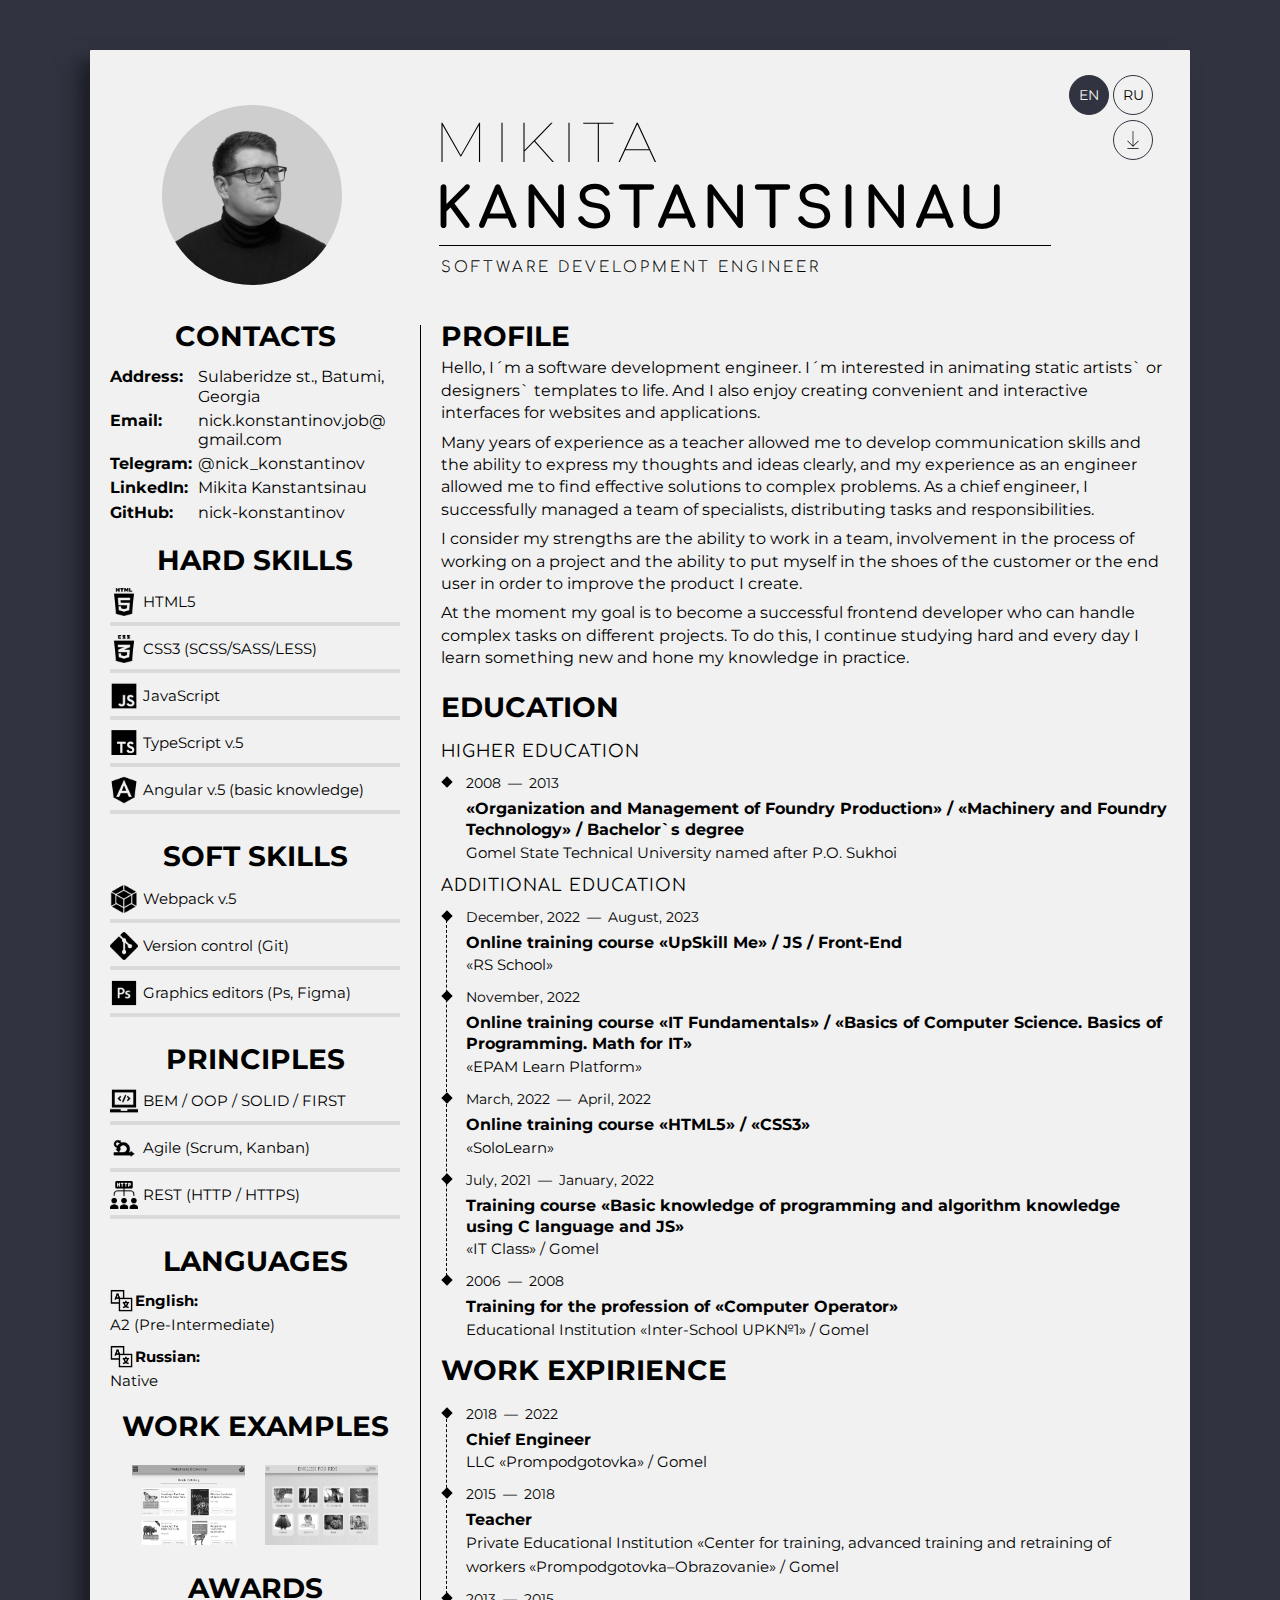
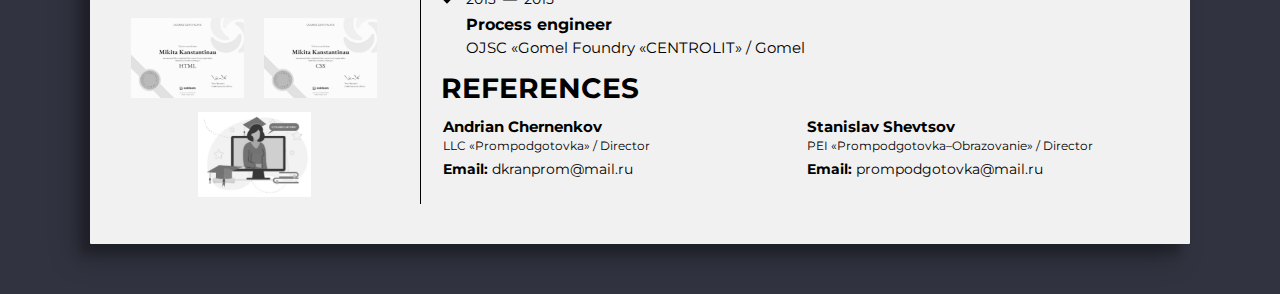
==== src/index.html @ 3f038f16 "refactor: change structure of the project" ====
<!DOCTYPE html>
<html lang="en">
<head>
    <meta charset="UTF-8">
    <meta name="viewport" content="width=device-width, initial-scale=1.0">
    <link type="image/x-icon" href="icons/favicon.ico" rel="shortcut icon">
    <link rel="stylesheet" href="styles/styles.css">
    <script defer src="js/lang.js"></script>
    <script defer src="js/chains.js"></script>
    <title>CV Mikita Kanstantsinau</title>
</head>
<body>
    <!-- Canvas -->
    <div class="canvas">
        <!-- Header -->
        <header class="header">
            <div class="header__photo">
                <img src="img/photo.png" alt="photo">
            </div>
            <div class="header__text">
                <h1 class="header__name">
                    <span class="header__name--first-name" data-lang="first-name">Mikita</span>
                    <span class="header__name--last-name"  data-lang="last-name">Kanstantsinau</span>
                </h1>
                <h4 class="header__professional" data-lang="professional-title">Software Development Engineer</h4>
            </div>
            <nav class="lang-menu">
                <button class="lang-menu__btn" type="button" data-btn="en">En</button>
                <button class="lang-menu__btn" type="button" data-btn="ru">Ru</button>
            </nav>
            <nav class="download-menu">
                <svg viewBox="0 0 54 54" class="download-menu__icon download-menu__icon--dl">
                    <use xlink:href="icons/download.svg#download"></use>
                </svg>
                <ul class="download-menu__list">
                    <li class="download-menu__item download-menu__item--pdf">
                        <a href="files/CV-Mikita_Kanstantsinau(front-end).pdf" download>
                            <svg viewBox="0 0 512 512" class="download-menu__icon download-menu__icon--pdf">
                                <use xlink:href="icons/pdf.svg#pdf"></use>
                            </svg>
                        </a>
                    </li>
                    <li class="download-menu__item download-menu__item--doc">
                        <a href="files/CV-Mikita_Kanstantsinau(front-end).docx" download>
                            <svg viewBox="0 0 512 512" class="download-menu__icon download-menu__icon--doc">
                                <use xlink:href="icons/doc.svg#doc"></use>
                            </svg>
                        </a>
                    </li>
                    <li class="download-menu__item download-menu__item--ppt">
                        <a href="files/CV-Mikita_Kanstantsinau(front-end).pptx" download>
                            <svg viewBox="0 0 512 512" class="download-menu__icon  download-menu__icon--ppt">
                                <use xlink:href="icons/ppt.svg#ppt"></use>
                            </svg>
                        </a>
                    </li>
                </ul>
            </nav>
        </header>
        <!-- Info -->
        <main class="info">
            <section class="info__short">
                <!-- Contacts -->
                <article class="contacts">
                    <h3 class="info__title contacts__title" data-lang="contacts__title">Contacts</h3>
                    <address class="contacts__content">
                        <div class="contacts__item">
                            <p class="contacts__item-title" data-lang="address__title">Address:</p>
                            <a class="contacts__item-text contacts__item-text--address" data-lang="address__text" href="https://maps.app.goo.gl/7D56cp5SSvFk8hJo9" target="_blank">Sulaberidze st., Batumi, Georgia</a>
                        </div>
                        <div class="contacts__item">
                            <p class="contacts__item-title">Email:</p>
                            <a class="contacts__item-text contacts__item-text--email" href="mailto:nick.konstantinov.job@gmail.com" target="_blank">nick.konstantinov.job@<br>gmail.com</a>
                        </div>
                        <div class="contacts__item">
                            <p class="contacts__item-title">Telegram:</p>
                            <a class="contacts__item-text contacts__item-text--telegram" href="https://t.me/nick_konstantinov" target="_blank">@nick_konstantinov</a>
                        </div>
                        <div class="contacts__item">
                            <p class="contacts__item-title">LinkedIn:</p>
                            <a class="contacts__item-text contacts__item-text--linkedin" href="https://www.linkedin.com/in/mikita-kanstantsinau-81b656262/" target="_blank">Mikita Kanstantsinau</a>
                        </div>
                        <div class="contacts__item">
                            <p class="contacts__item-title">GitHub:</p>
                            <a class="contacts__item-text contacts__item-text--github" href="https://github.com/nick-konstantinov" target="_blank">nick-konstantinov</a>
                        </div>
                    </address>
                </article>
                <!-- Skills -->
                <article class="skills">
                    <h3 class="info__title skills__hard-title" data-lang="hard-skill__title">Hard skills</h3>
                    <ul class="skills__content">
                        <li class="skills__item skills__item--html5">
                            <img class="skills__img" src="icons/html5.png" alt="">
                            <p class="skills__text">HTML5</p>
                        </li>
                        <li class="skills__item skills__item--css3">
                            <img class="skills__img" src="icons/css3.png" alt="">
                            <p class="skills__text">CSS3 (SCSS&#47;SASS&#47;LESS)</p>
                        </li>
                        <li class="skills__item skills__item--js">
                            <img class="skills__img" src="icons/js.png" alt="">
                            <p class="skills__text" data-lang="hard-skill__js">JavaScript</p>
                        </li>
                        <li class="skills__item skills__item--ts">
                            <img class="skills__img" src="icons/ts.png" alt="">
                            <p class="skills__text">TypeScript v.5</p>
                        </li>
                        <li class="skills__item skills__item--angular">
                            <img class="skills__img" src="icons/angular.png" alt="">
                            <p class="skills__text" data-lang="hard-skill__angular">Angular v.5 (basic knowledge)</p>
                        </li>
                    </ul>
                    <h3 class="info__title skills__soft-title" data-lang="soft-skill__title">Soft skills</h3>
                    <ul class="skills__content">
                        <li class="skills__item skills__item--webpack">
                            <img class="skills__img" src="icons/webpack.png" alt="">
                            <p class="skills__text">Webpack v.5</p>
                        </li>
                        <li class="skills__item skills__item--git">
                            <img class="skills__img" src="icons/git-logo.png" alt="">
                            <p class="skills__text" data-lang="soft-skill__git">Version control (Git)</p>
                        </li>
                        <li class="skills__item skills__item--ps">
                            <img class="skills__img" src="icons/ps.png" alt="">
                            <p class="skills__text" data-lang="soft-skill__ps">Graphics editors (Ps, Figma)</p>
                        </li>
                    </ul>
                    <h3 class="info__title skills__principles-title" data-lang="principles-skill__title">Principles</h3>
                    <ul class="skills__content">
                        <li class="skills__item skills__item--basic">
                            <img class="skills__img" src="icons/basic.png" alt="">
                            <p class="skills__text">BEM &#47; OOP &#47; SOLID &#47; FIRST</p>
                        </li>
                        <li class="skills__item skills__item--agile">
                            <img class="skills__img" src="icons/agile.png" alt="">
                            <p class="skills__text">Agile (Scrum, Kanban)</p>
                        </li>
                        <li class="skills__item skills__item--http">
                            <img class="skills__img" src="icons/http.png" alt="">
                            <p class="skills__text">REST (HTTP &#47; HTTPS)</p>
                        </li>
                    </ul>
                </article>
                <!-- Languages -->
                <article class="languages">
                    <h3 class="info__title" data-lang="languages-title">Languages</h3>
                    <ul class="skills__content languages__content">
                        <li class="languages__item">
                            <div class="languages__name">
                                <div class="languages__img">
                                    <img src="icons/lang.png" alt="">
                                </div>
                                <p class="languages__name-title" data-lang="languages-text__en-title">English:</p>
                            </div>
                            <p class="languages__level" data-lang="languages-text__en-level">A2 (Pre-Intermediate)</p>
                        </li>
                        <li class="languages__item">
                            <div class="languages__name">
                                <div class="languages__img">
                                    <img src="icons/lang.png" alt="">
                                </div>
                                <p class="languages__name-title" data-lang="languages-text__ru-title">Russian:</p>
                            </div>
                            <p class="languages__level" data-lang="languages-text__ru-level">Native</p>
                        </li>
                    </ul>
                </article>
                <!-- Work examples -->
                <article class="work-examples">
                    <h3 class="info__title" data-lang="work-examples__title">Work examples</h3>
                    <div class="work-examples__content">
                        <div class="work-examples__card">
                            <a class="work-examples__link" href="https://nick-konstantinov.github.io/Book-shop/index.html#" target="_blank">
                                <img src="img/book-shop.jpg" alt="Book shop">
                            </a>
                        </div>
                        <div class="work-examples__card">
                            <a class="work-examples__link" href="https://nick-konstantinov.github.io/English-for-kids/task-2-english-for-kids/index.html" target="_blank">
                                <img src="img/english-for-kids.jpg" alt="Book shop">
                            </a>
                        </div>
                    </div>
                </article>
                <!-- Awards -->
                <article class="awards">
                    <h3 class="info__title" data-lang="awards-title">Awards</h3>
                    <div class="awards__content">
                        <div class="awards__card">
                            <a class="awards__link" href="https://www.sololearn.com/certificates/CT-7WB4YVRY" target="_blank">
                                <img class="awards__img-bw" src="img/c-html-bw.jpg" alt="Certificate HTML">
                                <img class="awards__img-color" src="img/c-html-color.jpg" alt="Certificate HTML">
                            </a>
                        </div>
                        <div class="awards__card">
                            <a class="awards__link" href="https://www.sololearn.com/certificates/CT-MD8W3RER" target="_blank">
                                <img class="awards__img-bw" src="img/c-css-bw.jpg" alt="Certificate CSS">
                                <img class="awards__img-color" src="img/c-css-color.jpg" alt="Certificate CSS">
                            </a>
                        </div>
                        <div class="awards__card">
                            <a class="awards__link" href="https://elearn.epam.com/courses/course-v1:EPAM+CIS101E+2021_7/courseware/843d34c712534651b33c121731bdad97/3e487f021dc349c3bf5db862fd188237/" target="_blank">
                                <img class="awards__img-bw" src="img/c-epam-bw.jpg" alt="Certificate IT Fundementals EPAM">
                                <img class="awards__img-color" src="img/c-epam-color.jpg" alt="Certificate IT Fundementals EPAM">
                            </a>
                        </div>
                    </div>
                </article>
            </section>
            <!-- Detailed Info -->
            <section class="info__detailed">
                <!-- Profile -->
                <article class="profile">
                    <h3 class="info__title info__detailed-title profile__title" data-lang="profile-title">Profile</h3>
                    <p class="profile__text" data-lang="profile-text-path1">
                        Hello, I&#180;m software development engineer. I&#180;m interested animating static artist or designer templates to life. And also, I like to create convenient and interactive interfaces for websites and applications.
                    </p>
                    <p class="profile__text" data-lang="profile-text-path2">
                        Many years of experience as a teacher allowed me to develop communication skills and the ability to express my thoughts and ideas clearly, and my experience as an engineer allowed me to find effective solutions to complex problems. As a chief engineer, I successfully managed a team of specialists, distributing tasks and responsibilities.
                    </p>
                    <p class="profile__text" data-lang="profile-text-path3">
                        I consider my strengths are the ability to work in a team, involvement in the process of working on a project and the ability to put myself in the shoes of the customer or the end user in order to improve the product I create.
                    </p>
                    <p class="profile__text" data-lang="profile-text-path4">
                        At the moment, my goal is to become a successful frontend developer who can handle complex tasks on different projects. To do this, I continue studying hard and every day I either learn something new and hone knowledge in practice.
                    </p>
                </article>
                <!-- Education -->
                <article class="education">
                    <h3 class="info__title info__detailed-title" data-lang="education__title">Education</h3>
                    <section class="education__content">
                        <section class="education__higher">
                            <h4 class="education__content-title" data-lang="education__subtitle-higher">Higher education</h4>
                            <section class="exp__item">
                                <div class="exp__date">
                                    <time datetime="2022">2008</time><span class="dash">&mdash;</span><time datetime="2013">2013</time>
                                </div>
                                <p class="exp__speciality-name" data-lang="exp__speciality-name-university">
                                    «Organization and Management of Foundry Production» &#47; «Machinery and Foundry Technology» &#47; Bachelor`s degree
                                </p>
                                <p class="exp__institution-name" data-lang="exp__institution-name-university">
                                    Gomel State Technical University named after P.O. Sukhoi
                                </p>
                            </section>
                        </section>
                        <section class="education__additional exp">
                            <h4 class="education__content-title" data-lang="exp__subtitle-additional">Additional education</h4>
                            <section class="exp__item">
                                <div class="exp__date">
                                    <time datetime="2022-12" data-lang="exp__date-from-upskill">December, 2022</time><span class="dash">&mdash;</span><time datetime="2023-08" data-lang="exp__date-to-upskill">August, 2023</time>
                                </div>
                                <p class="exp__speciality-name" data-lang="exp__speciality-name-upskill">
                                    Online training course «UpSkill Me» &#47; JS &#47; Front-End
                                </p>
                                <p class="exp__institution-name">
                                    «RS School»
                                </p>
                            </section>
                            <section class="exp__item">
                                <div class="exp__date">
                                    <time datetime="2022-11" data-lang="exp__date-it-fundementals">November, 2022</time>
                                </div>
                                <p class="exp__speciality-name" data-lang="exp__speciality-name-it-fundementals">
                                    Online training course «IT Fundamentals» &#47; «Basics of Computer Science. Basics of Programming. Math for IT»
                                </p>
                                <p class="exp__institution-name" data-lang="exp__institution-name-it-fundementals">
                                    «EPAM Learn Platform»
                                </p>
                            </section>
                            <section class="exp__item">
                                <div class="exp__date">
                                    <time datetime="2022-03" data-lang="exp__date-from-sl">March, 2022</time><span class="dash">&mdash;</span><time datetime="2022-04" data-lang="exp__date-to-sl">April, 2022</time>
                                </div>
                                <p class="exp__speciality-name" data-lang="exp__speciality-name-sl">
                                    Online training course «HTML5» &#47; «CSS3»
                                </p>
                                <p class="exp__institution-name">
                                    «SoloLearn»
                                </p>
                            </section>
                            <section class="exp__item">
                                <div class="exp__date">
                                    <time datetime="2021-07" data-lang="exp__date-from-itc">July, 2021</time><span class="dash">&mdash;</span><time datetime="2022-01" data-lang="exp__date-to-itc">January, 2022</time>
                                </div>
                                <p class="exp__speciality-name" data-lang="exp__speciality-name-itc">
                                    Training course «Basic knowledge of programming and algorithm knowledge using C language and JS»
                                </p>
                                <p class="exp__institution-name" data-lang="exp__institution-name-itc">
                                    «IT Class» &#47; Gomel
                                </p>
                            </section>
                            <section class="exp__item">
                                <div class="exp__date">
                                    <time datetime="2006">2006</time><span class="dash">&mdash;</span><time datetime="2008">2008</time>
                                </div>
                                <p class="exp__speciality-name" data-lang="exp__speciality-name-upk">
                                    Training for the profession of «Computer Operator»
                                </p>
                                <p class="exp__institution-name" data-lang="exp__institution-name-upk">
                                    Educational Institution «Inter-School UPK№1» &#47; Gomel
                                </p>
                            </section>
                        </section>
                    </section>
                </article>
                <!-- Work Experience -->
                <article class="exp work-exp">
                    <h3 class="info__title info__detailed-title" data-lang="detailed-title-work-exp">Work expirience</h3>
                    <section class="work-exp__content">
                            <section class="exp__item">
                                <div class="exp__date">
                                    <time datetime="2018">2018</time><span class="dash">&mdash;</span><time datetime="2022">2022</time>
                                </div>
                                <p class="exp__speciality-name" data-lang="exp__speciality-name-chief">
                                    Chief Engineer
                                </p>
                                <p class="exp__institution-name" data-lang="exp__institution-name-llc-prom">
                                    LLC «Prompodgotovka» &#47; Gomel
                                </p>
                            </section>
                            <section class="exp__item">
                                <div class="exp__date">
                                    <time datetime="2015">2015</time><span class="dash">&mdash;</span><time datetime="2018">2018</time>
                                </div>
                                <p class="exp__speciality-name" data-lang="exp__speciality-name-teacher">
                                    Teacher
                                </p>
                                <p class="exp__institution-name" data-lang="exp__institution-name-pei-prom">
                                    Private Educational Institution «Center for training, advanced training and retraining of workers «Prompodgotovka&ndash;Obrazovanie» &#47; Gomel
                                </p>
                            </section>
                            <section class="exp__item">
                                <div class="exp__date">
                                    <time datetime="2013">2013</time><span class="dash">&mdash;</span><time datetime="2015">2015</time>
                                </div>
                                <p class="exp__speciality-name" data-lang="exp__speciality-name-centrolit">
                                    Process engineer
                                </p>
                                <p class="exp__institution-name" data-lang="exp__institution-name-centrolit">
                                    OJSC «Gomel Foundry «CENTROLIT» &#47; Gomel
                                </p>
                            </section>
                    </section>
                </article>
                <!-- References -->
                <article class="references">
                    <h3 class="info__title info__detailed-title" data-lang="references-title">References</h3>
                    <section class="references__content">
                        <section class="references__item">
                            <div class="references__name-block">
                                <p class="references__name" data-lang="references-name-chernenkov">Andrian Chernenkov
                                </p>
                                <p class="references__name-company" data-lang="references-name-company-lls">LLC «Prompodgotovka» &#47; Director</p>
                            </div>
                            <div class="references__contact-block">
                                <span class="references__contact-title">Email:</span>
                                <a class="references__contact" href="mailto:dkranprom@mail.ru">dkranprom@mail.ru</a>
                            </div>
                        </section>
                        <section class="references__item">
                            <div class="references__name-block">
                                <p class="references__name" data-lang="references-name-shetsov">Stanislav Shevtsov
                                </p>
                                <p class="references__name-company" data-lang="references-name-company-pei">PEI «Prompodgotovka&ndash;Obrazovanie» &#47; Director</p>
                            </div>
                            <div class="references__contact-block">
                                <span class="references__contact-title">Email:</span>
                                <a class="references__contact" href="mailto:prompodgotovka@mail.ru">prompodgotovka@mail.ru</a>
                            </div>
                        </section>
                    </section>
                </article>
            </section>
        </main>
        <!-- Footer -->
        <footer class="footer"><span hidden>Footer</span></footer>
    </div>
</body>
</html>
---- src/styles/styles.css ----
*,
*::before,
*::after {
  box-sizing: border-box;
}

:where(ul, ol):where([class]) {
  padding-left: 0;
}

body,
:where(blockquote, figure):where([class]) {
  margin: 0;
}

:where(h1,
h2,
h3,
h4,
h5,
h6,
p,
ul,
ol,
dl):where([class]) {
  margin-block: 0;
}

:where(dd[class]) {
  margin-left: 0;
}

:where(fieldset[class]) {
  margin-left: 0;
  padding: 0;
  border: none;
}

:where(ul[class]) {
  list-style: none;
}

p {
  --paragraphMarginBottom: 24px;
  margin-block: 0;
}

p:where(:not([class]):not(:last-child)) {
  margin-bottom: var(--paragraphMarginBottom);
}

img {
  display: block;
  max-width: 100%;
}

input,
textarea,
select,
button {
  font: inherit;
}

html {
  height: 100%;
  scroll-behavior: smooth;
}

body {
  min-height: 100%;
  line-height: 1.5;
}

svg *[fill] {
  fill: currentColor;
}

svg *[stroke] {
  stroke: currentColor;
}

svg * {
  transition-property: fill, stroke;
}

@media (prefers-reduced-motion: reduce) {
  * {
    animation-duration: 0.01ms !important;
    animation-iteration-count: 1 !important;
    transition-duration: 0.01ms !important;
    scroll-behavior: auto !important;
  }
}
/* Comfortaa */
@font-face {
  font-family: "Comfortaa";
  src: url("../fonts/Comfortaa/Comfortaa-Light.woff2") format("woff2");
  font-weight: 300;
  font-style: normal;
  font-display: swap;
}
@font-face {
  font-family: "Comfortaa";
  src: url("../fonts/Comfortaa/Comfortaa-Regular.woff2") format("woff2");
  font-weight: 400;
  font-style: normal;
  font-display: swap;
}
@font-face {
  font-family: "Comfortaa";
  src: url("../fonts/Comfortaa/Comfortaa-Medium.woff2") format("woff2");
  font-weight: 500;
  font-style: normal;
  font-display: swap;
}
@font-face {
  font-family: "Comfortaa";
  src: url("../fonts/Comfortaa/Comfortaa-SemiBold.woff2") format("woff2");
  font-weight: 600;
  font-style: normal;
  font-display: swap;
}
@font-face {
  font-family: "Comfortaa";
  src: url("../fonts/Comfortaa/Comfortaa-Bold.woff2") format("woff2");
  font-weight: 700;
  font-style: normal;
  font-display: swap;
}
/* Montserrat */
@font-face {
  font-family: "Montserrat";
  src: url("../fonts/Montserrat/Montserrat-Thin.woff2") format("woff2");
  font-weight: 100;
  font-style: normal;
  font-display: swap;
}
@font-face {
  font-family: "Montserrat";
  src: url("../fonts/Montserrat/Montserrat-Light.woff2") format("woff2");
  font-weight: 300;
  font-style: normal;
  font-display: swap;
}
@font-face {
  font-family: "Montserrat";
  src: url("../fonts/Montserrat/Montserrat-Regular.woff2") format("woff2");
  font-weight: 400;
  font-style: normal;
  font-display: swap;
}
@font-face {
  font-family: "Montserrat";
  src: url("../fonts/Montserrat/Montserrat-Medium.woff2") format("woff2");
  font-weight: 500;
  font-style: normal;
  font-display: swap;
}
@font-face {
  font-family: "Montserrat";
  src: url("../fonts/Montserrat/Montserrat-Bold.woff2") format("woff2");
  font-weight: 700;
  font-style: normal;
  font-display: swap;
}
@font-face {
  font-family: "Montserrat";
  src: url("../fonts/Montserrat/Montserrat-Italic.woff2") format("woff2");
  font-weight: 400;
  font-style: italic;
  font-display: swap;
}
html {
  font-size: 10px;
}

body {
  font-family: var(--font-family-base);
  background-color: var(--color-dark);
  padding: 50px 60px;
}
@media (max-width: 650px) {
  body {
    padding: 0;
  }
}

h1, h2, h3, h4, h5, h6 {
  line-height: 1.3;
  font-weight: 400;
}

p {
  line-height: 1.6;
}

:root {
  --color-dark: #313340;
  --color-black: #000000;
  --color-white: #F1F1F1;
  --border: 1px solid var(--color-dark);
  --shadow-canvas: -14px 14px 28px rgba(0,0,0,0.25), -10px 10px 10px rgba(0,0,0,0.22);
  --shadow-card: 0 14px 28px rgba(0,0,0,0.25), 0 10px 10px rgba(0,0,0,0.22);
  --font-family-base: "Montserrat", sans-serif;
  --font-family-accent: "Comfortaa", sans-serif;
  /* Hard skills */
  --skills-html5: 95%;
  --skills-css3: 95%;
  --skills-js: 85%;
  --skills-ts: 70%;
  --skills-angular: 50%;
  /* Soft skills */
  --skills-webpack: 75%;
  --skills-git: 90%;
  --skills-ps: 85%;
  --skills-basic: 90%;
  --skills-agile: 90%;
  --skills-http: 75%;
}

.canvas {
  max-width: 1100px;
  margin: 0 auto;
  background-color: var(--color-white);
  box-shadow: var(--shadow-canvas);
  border-radius: 1px;
}

.visually-hidden {
  position: absolute !important;
  width: 1px !important;
  height: 1px !important;
  margin: -1px !important;
  border: 0 !important;
  padding: 0 !important;
  white-space: nowrap !important;
  -webkit-clip-path: inset(100%) !important;
          clip-path: inset(100%) !important;
  clip: rect(0 0 0 0) !important;
  overflow: hidden !important;
}

.dash {
  margin-left: 0.7rem;
  margin-right: 0.7rem;
}

.chain {
  position: absolute;
  left: 0;
  display: block;
  width: 10px;
  border-left: 1px dashed var(--color-black);
}

.chain_education-add {
  top: 40px;
}

.chain_work-exp {
  top: 10px;
  left: 5px;
}

.header {
  position: relative;
  display: flex;
  align-items: center;
  padding: 5.5rem 0 4rem;
}
@media (max-width: 1200px) {
  .header {
    padding-top: 3rem;
    padding-bottom: 3rem;
  }
}
@media (max-width: 1000px) {
  .header {
    flex-wrap: wrap;
  }
}
.header__photo {
  display: flex;
  justify-content: center;
  width: 30%;
}
@media (max-width: 1000px) {
  .header__photo {
    width: 100%;
  }
}
.header__photo img {
  width: 18rem;
  aspect-ratio: 1;
  display: inline-block;
  border-radius: 50%;
  filter: grayscale(1);
  transition: filter 0.3s;
}
@media (max-width: 1200px) {
  .header__photo img {
    width: 15rem;
    aspect-ratio: 1;
  }
}
.header__photo img:hover {
  filter: grayscale(0);
}
.header__text {
  width: 70%;
  margin-left: 2rem;
  font-family: var(--font-family-accent);
  font-size: 2.8rem;
  font-weight: 300;
  text-transform: uppercase;
  letter-spacing: 0.6rem;
}
@media (max-width: 1200px) {
  .header__text {
    font-size: 2.5rem;
    letter-spacing: 0.4rem;
  }
}
@media (max-width: 1000px) {
  .header__text {
    margin-top: 3.5rem;
    padding: 0 4rem;
    width: 100%;
    margin-left: 0;
    text-align: center;
    font-size: 2.2rem;
    letter-spacing: 0.2rem;
  }
}
@media (max-width: 650px) {
  .header__text {
    padding: 0 2rem;
  }
}
.header__name--first-name, .header__name--last-name {
  display: block;
}
@media (max-width: 1000px) {
  .header__name--first-name, .header__name--last-name {
    width: 100%;
  }
}
@media (max-width: 650px) {
  .header__name--first-name, .header__name--last-name {
    font-size: 3.5rem;
  }
}
@media (max-width: 400px) {
  .header__name--first-name, .header__name--last-name {
    font-size: 2.5rem;
  }
}
.header__name--first-name {
  font-family: var(--font-family-base);
  font-weight: 100;
  line-height: 1.1;
}
.header__name--last-name {
  position: relative;
  left: 1px;
  font-weight: 700;
}
@media (max-width: 1200px) {
  .header__name--last-name {
    width: 90%;
    line-height: 1.1;
  }
}
@media (max-width: 1000px) {
  .header__name--last-name {
    width: 100%;
    left: 0;
  }
}
.header__name--last-name::after {
  content: "";
  width: 81%;
  height: 1px;
  position: absolute;
  left: 4px;
  bottom: 0;
  background: var(--color-black);
}
@media (max-width: 1200px) {
  .header__name--last-name::after {
    width: 50rem;
  }
}
@media (max-width: 1000px) {
  .header__name--last-name::after {
    width: 100%;
    left: 0;
  }
}
.header__professional {
  position: relative;
  left: 7px;
  font-size: 1.5rem;
  font-weight: 100;
  letter-spacing: 0.3rem;
  margin-top: 1.2rem;
}
@media (max-width: 1200px) {
  .header__professional {
    width: 90%;
    margin-top: 0.7rem;
    font-size: 1.3rem;
  }
}
@media (max-width: 650px) {
  .header__professional {
    font-size: 1.2rem;
  }
}

.lang-menu {
  position: absolute;
  top: 2.5rem;
  right: 3.5rem;
  display: flex;
  justify-content: space-between;
}
@media (max-width: 400px) {
  .lang-menu {
    right: 0.5rem;
  }
}
.lang-menu__btn {
  margin-left: 0.2rem;
  margin-right: 0.2rem;
  width: 4rem;
  height: 4rem;
  border-radius: 50%;
  border: var(--border);
  background: transparent;
  cursor: pointer;
  font-size: 1.4rem;
  text-transform: uppercase;
  transition: background-color 0.3s, color 0.3s;
}
@media (hover: hover) {
  .lang-menu__btn:hover {
    background-color: var(--color-dark);
    color: var(--color-white);
  }
}
@media (hover: none) {
  .lang-menu__btn:active {
    background-color: var(--color-dark);
    color: var(--color-white);
  }
}
.lang-menu__btn--active {
  background-color: var(--color-dark);
  color: var(--color-white);
}

.download-menu {
  position: absolute;
  top: 7rem;
  right: 3.7rem;
  width: 4rem;
  height: 4rem;
  border-radius: 50%;
  border: var(--border);
  transition: background-color 0.3s;
}
@media (max-width: 400px) {
  .download-menu {
    right: 0.7rem;
  }
}
.download-menu__icon {
  position: absolute;
  top: 50%;
  left: 50%;
  translate: -50% -50%;
  width: 1.8rem;
  height: 1.8rem;
  fill: var(--color-black);
  transition: fill 0.3s;
}
.download-menu__icon--pdf, .download-menu__icon--doc, .download-menu__icon--ppt {
  top: 55%;
  left: 62%;
  width: 2.5rem;
  height: 2.5rem;
  transition: fill 0.3s;
}
.download-menu__list {
  position: relative;
  width: 100%;
  height: 100%;
  list-style-type: none;
  cursor: pointer;
}
.download-menu__item {
  position: absolute;
  top: 0;
  left: 0;
  display: block;
  width: 4rem;
  height: 4rem;
  border: var(--border);
  border-radius: 50%;
  opacity: 0;
  transition: background-color 0.3s, top 0.3s ease-out, opacity 0.1s;
}
.download-menu__item:hover {
  background: var(--color-dark);
}
.download-menu__item:hover .download-menu__icon {
  fill: #ffffff;
}
.download-menu:hover {
  background-color: var(--color-dark);
}
.download-menu:hover .download-menu__icon--dl {
  fill: #ffffff;
}
.download-menu:hover .download-menu__list {
  height: 18rem;
}
.download-menu:hover .download-menu__item {
  opacity: 1;
}
.download-menu:hover .download-menu__item--pdf {
  top: 4.5rem;
}
.download-menu:hover .download-menu__item--doc {
  top: 9rem;
}
.download-menu:hover .download-menu__item--ppt {
  top: 13.5rem;
}

.info {
  display: flex;
}
@media (max-width: 1000px) {
  .info {
    flex-wrap: wrap;
    flex-direction: column-reverse;
  }
}
.info__title {
  font-family: var(--font-family-base);
  text-align: center;
  font-size: 2.8rem;
  font-weight: 700;
  text-transform: uppercase;
}
.info__short {
  display: flex;
  flex-direction: column;
  width: 30%;
  padding: 0 2rem;
}
@media (max-width: 1000px) {
  .info__short {
    width: 100%;
    padding: 0 4rem;
  }
}
@media (max-width: 650px) {
  .info__short {
    padding: 0 2rem;
  }
}
.info__detailed {
  padding-left: 2rem;
  padding-right: 2rem;
  width: 70%;
  border-left: 1px solid #000000;
}
@media (max-width: 1000px) {
  .info__detailed {
    width: 100%;
    padding: 0 4rem;
    border: none;
  }
}
@media (max-width: 650px) {
  .info__detailed {
    padding: 0 2rem;
  }
}
.info__detailed-title {
  line-height: 1.3;
  text-align: left;
}
@media (max-width: 1000px) {
  .info__detailed-title {
    text-align: center;
  }
}

.contacts {
  order: 1;
}
@media (max-width: 1000px) {
  .contacts {
    padding-top: 2rem;
    padding-bottom: 2rem;
    order: 2;
  }
}
.contacts__title {
  line-height: 80%;
}
.contacts__content {
  padding-top: 1.5rem;
  font-size: 1.6rem;
  font-style: normal;
}
@media (max-width: 1000px) {
  .contacts__content {
    padding-top: 0;
    display: flex;
    flex-direction: column;
    align-items: center;
  }
}
.contacts__item {
  display: flex;
  max-width: 29rem;
  margin-top: 0.5rem;
}
@media (max-width: 1200px) {
  .contacts__item {
    flex-wrap: wrap;
    margin-top: 1rem;
  }
}
@media (max-width: 1000px) {
  .contacts__item {
    max-width: 29rem;
    text-align: center;
  }
}
.contacts__item-title {
  width: 29%;
  font-weight: 700;
  line-height: 1.2;
}
@media (max-width: 1200px) {
  .contacts__item-title {
    width: 100%;
  }
}
.contacts__item-text {
  position: relative;
  margin-left: 0.5rem;
  width: 70%;
  line-height: 1.2;
  overflow-wrap: break-word;
  text-decoration: underline;
  text-decoration-color: transparent;
  color: var(--color-black);
  transition: text-decoration-color 0.3s;
}
@media (max-width: 1200px) {
  .contacts__item-text {
    width: 100%;
    margin-left: 0;
    margin-top: 0.2rem;
    padding-left: 2.5rem;
  }
}
@media (max-width: 1000px) {
  .contacts__item-text {
    padding-left: 0;
  }
}
.contacts__item-text:hover {
  text-decoration-color: var(--color-black);
}
.contacts__item-text::after {
  content: "";
  width: 2rem;
  height: 2rem;
  position: absolute;
  z-index: 1;
  opacity: 0;
  transition: opacity 0.3s;
}
@media (max-width: 1200px) {
  .contacts__item-text::after {
    opacity: 1;
    top: 0;
    left: 0;
  }
}
@media (max-width: 1000px) {
  .contacts__item-text::after {
    display: none;
  }
}
.contacts__item-text:hover::after {
  opacity: 1;
}
.contacts__item-text--address::after {
  top: 1rem;
  right: -1rem;
  background: url("../icons/map-pin.svg") no-repeat;
}
@media (max-width: 1200px) {
  .contacts__item-text--address::after {
    top: 1rem;
  }
}
.contacts__item-text--email::after {
  top: 1.2rem;
  right: -1.2rem;
  background: url("../icons/mail.svg") no-repeat;
}
@media (max-width: 1200px) {
  .contacts__item-text--email::after {
    top: 1rem;
  }
}
.contacts__item-text--telegram::after {
  top: 0.3rem;
  right: 1rem;
  background: url("../icons/telegram.svg") no-repeat;
}
.contacts__item-text--linkedin::after {
  top: 0.2rem;
  right: 0.5rem;
  background: url("../icons/linkedin.svg") no-repeat;
}
.contacts__item-text--github::after {
  top: 0.1rem;
  right: 3rem;
  background: url("../icons/github.svg") no-repeat;
}

@keyframes html5 {
  from {
    width: 0;
  }
  to {
    width: var(--skills-html5);
  }
}
@keyframes css3 {
  from {
    width: 0;
  }
  to {
    width: var(--skills-css3);
  }
}
@keyframes js {
  from {
    width: 0;
  }
  to {
    width: var(--skills-js);
  }
}
@keyframes ts {
  from {
    width: 0;
  }
  to {
    width: var(--skills-ts);
  }
}
@keyframes angular {
  from {
    width: 0;
  }
  to {
    width: var(--skills-angular);
  }
}
@keyframes webpack {
  from {
    width: 0;
  }
  to {
    width: var(--skills-webpack);
  }
}
@keyframes basic {
  from {
    width: 0;
  }
  to {
    width: var(--skills-basic);
  }
}
@keyframes agile {
  from {
    width: 0;
  }
  to {
    width: var(--skills-agile);
  }
}
@keyframes http {
  from {
    width: 0;
  }
  to {
    width: var(--skills-http);
  }
}
@keyframes git {
  from {
    width: 0;
  }
  to {
    width: var(--skills-git);
  }
}
@keyframes ps {
  from {
    width: 0;
  }
  to {
    width: var(--skills-ps);
  }
}
.skills {
  order: 1;
  -webkit-user-select: none;
     -moz-user-select: none;
          user-select: none;
  padding-top: 2rem;
}
.skills__title, .skills__soft-title, .skills__principles-title {
  padding-top: 1.5rem;
}
.skills__content {
  margin-top: 1rem;
  list-style-type: none;
}
@media (max-width: 1000px) {
  .skills__content {
    margin: 0 auto;
    max-width: 50rem;
  }
}
.skills__item {
  position: relative;
  display: flex;
  align-items: center;
  margin-bottom: 1.9rem;
}
.skills__item::before, .skills__item::after {
  content: "";
  position: absolute;
  left: 0;
  bottom: -1rem;
  height: 4px;
}
.skills__item::before {
  width: 100%;
  background: #dadada;
}
.skills__item::after {
  background: var(--color-black);
}
.skills__item--html5::after {
  animation: html5 ease-out 1 normal forwards;
}
.skills__item--css3::after {
  animation: css3 ease-out 1 normal forwards;
}
.skills__item--js::after {
  animation: js ease-out 1 normal forwards;
}
.skills__item--ts::after {
  animation: ts ease-out 1 normal forwards;
}
.skills__item--angular::after {
  animation: angular ease-out 1 normal forwards;
}
.skills__item--webpack::after {
  animation: webpack ease-out 1 normal forwards;
}
.skills__item--basic::after {
  animation: basic ease-out 1 normal forwards;
}
.skills__item--agile::after {
  animation: agile ease-out 1 normal forwards;
}
.skills__item--http::after {
  animation: http ease-out 1 normal forwards;
}
.skills__item--git::after {
  animation: git ease-out 1 normal forwards;
}
.skills__item--ps::after {
  animation: ps ease-out 1 normal forwards;
}
.skills__img {
  display: inline-block;
  width: 2.8rem;
  height: auto;
}
.skills__text {
  margin-left: 0.5rem;
  font-size: 1.5rem;
}

.languages {
  order: 1;
  padding-top: 1.5rem;
}
@media (max-width: 1000px) {
  .languages {
    padding-top: 3rem;
  }
}
@media (max-width: 1000px) {
  .languages__content {
    display: flex;
    flex-direction: column;
    justify-content: center;
    flex-wrap: wrap;
  }
}
.languages__item {
  margin-bottom: 0.8rem;
  display: flex;
  flex-wrap: wrap;
  font-size: 1.5rem;
}
@media (max-width: 1000px) {
  .languages__item {
    margin-top: 1rem;
    max-width: 100%;
  }
}
.languages__item:last-child {
  margin-bottom: 0;
}
@media (max-width: 1000px) {
  .languages__item:last-child {
    margin-top: 0rem;
  }
}
.languages__img {
  margin-right: 0.2rem;
}
.languages__img img {
  max-width: 2.3rem;
  height: auto;
}
.languages__name {
  display: flex;
  width: 100%;
  font-weight: 700;
}
@media (max-width: 1000px) {
  .languages__name {
    justify-content: center;
  }
}
.languages__level {
  width: 100%;
}
@media (max-width: 1000px) {
  .languages__level {
    text-align: center;
  }
}

.work-examples {
  order: 1;
  padding-top: 1.5rem;
}
.work-examples__content {
  margin-top: 1rem;
  display: flex;
  flex-wrap: wrap;
  justify-content: center;
}
.work-examples__card {
  margin: 1rem;
  display: flex;
  justify-content: center;
}
@media (max-width: 1200px) {
  .work-examples__card {
    margin: 0.5rem;
  }
}
.work-examples__card img {
  position: relative;
  width: 11.3rem;
  height: 8rem;
  filter: grayscale(1);
  transition: all 0.3s ease-out;
}
@media (max-width: 1200px) {
  .work-examples__card img {
    width: 10rem;
    height: auto;
  }
}
.work-examples__card:hover img {
  filter: grayscale(0);
  box-shadow: var(--shadow-card);
  transform: scale(1.3);
  z-index: 1;
}
.work-examples__link {
  position: relative;
  display: block;
}

.awards {
  order: 1;
  -webkit-user-select: none;
     -moz-user-select: none;
          user-select: none;
  padding-top: 1.5rem;
}
.awards__content {
  margin-top: 1rem;
  display: flex;
  flex-wrap: wrap;
  justify-content: center;
}
.awards__card {
  margin: 0.2rem 0.2rem 1.2rem 0;
  display: flex;
  justify-content: center;
  width: 45%;
}
@media (max-width: 1200px) {
  .awards__card {
    width: 10rem;
    margin: 0 1rem 0.5rem;
  }
}
.awards__link {
  position: relative;
  display: block;
  width: 11.3rem;
  height: 8rem;
}
@media (max-width: 1200px) {
  .awards__link {
    width: 100%;
    height: auto;
  }
}
.awards__img-bw {
  max-width: 100%;
  height: auto;
  opacity: 1;
  will-change: transform;
  transition: all 0.3s ease-out;
}
.awards__img-color {
  position: absolute;
  top: 0;
  left: 0;
  max-width: 100%;
  height: auto;
  opacity: 0;
  will-change: transform;
  transition: all 0.3s ease-out;
}
.awards__link:hover .awards__img-bw {
  box-shadow: var(--shadow-card);
  transform: scale(1.3);
  opacity: 0;
}
.awards__link:hover .awards__img-color {
  box-shadow: var(--shadow-card);
  transform: scale(1.3);
  opacity: 1;
  z-index: 1;
}

.profile__title {
  line-height: 80%;
}
.profile__title + .profile__text {
  margin-top: 1rem;
}
.profile__text {
  margin-top: 0.7rem;
  font-size: 1.6rem;
  line-height: 1.4;
}

.education {
  padding-top: 2rem;
}
.education__content {
  margin-top: 1.5rem;
  padding-left: 0.5rem;
}
@media (max-width: 1000px) {
  .education__content {
    margin-top: 0;
  }
}
.education__content-title {
  font-family: var(--font-family-accent);
  font-size: 1.7rem;
  font-weight: 400;
  text-transform: uppercase;
  margin-left: -0.5rem;
  margin-bottom: 1rem;
  letter-spacing: 0.1rem;
}
@media (max-width: 1000px) {
  .education__content-title {
    text-align: center;
  }
}
.education__higher, .education__additional {
  position: relative;
  margin-top: 1rem;
}

.exp__item {
  margin-bottom: 1rem;
  position: relative;
  font-size: 1.4rem;
  padding-left: 2rem;
}
.exp__item::before {
  content: "";
  position: absolute;
  top: 0.5rem;
  left: -0.34rem;
  width: 0.8rem;
  height: 0.8rem;
  background: #000;
  transform: rotate(45deg);
}
.exp__speciality-name {
  margin-top: 0.5rem;
  font-size: 1.6rem;
  font-weight: 600;
  line-height: 1.3;
}
.exp__institution-name {
  font-size: 1.5rem;
}

@media (max-width: 1000px) {
  .work-exp {
    margin-top: 2rem;
  }
}
.work-exp__content {
  position: relative;
  margin-top: 1.5rem;
  padding-left: 0.5rem;
}

.references__content {
  margin-top: 0.7rem;
  padding-left: 0.2rem;
  display: flex;
}
@media (max-width: 750px) {
  .references__content {
    flex-wrap: wrap;
    text-align: center;
  }
}
.references__item {
  margin-top: 0.5rem;
  width: 50%;
  font-size: 1.5rem;
}
@media (max-width: 1000px) {
  .references__item {
    display: flex;
    flex-direction: column;
    justify-content: space-between;
    width: 50%;
  }
}
@media (max-width: 750px) {
  .references__item {
    width: 100%;
  }
}
@media (max-width: 750px) {
  .references__item:last-child {
    margin-top: 2rem;
  }
}
.references__name {
  line-height: 1.2;
  font-weight: 700;
}
.references__name-company {
  font-size: 1.2rem;
}
.references__contact {
  text-decoration: underline;
  font-size: 1.4rem;
  text-decoration-color: transparent;
  color: var(--color-black);
  transition: text-decoration-color 0.3s;
}
.references__contact-title {
  margin-top: 0.3rem;
  font-size: 1.4rem;
  font-weight: 700;
  display: inline-block;
}
.references__contact:hover {
  text-decoration-color: var(--color-black);
}

.footer {
  height: 4rem;
}/*# sourceMappingURL=styles.css.map */
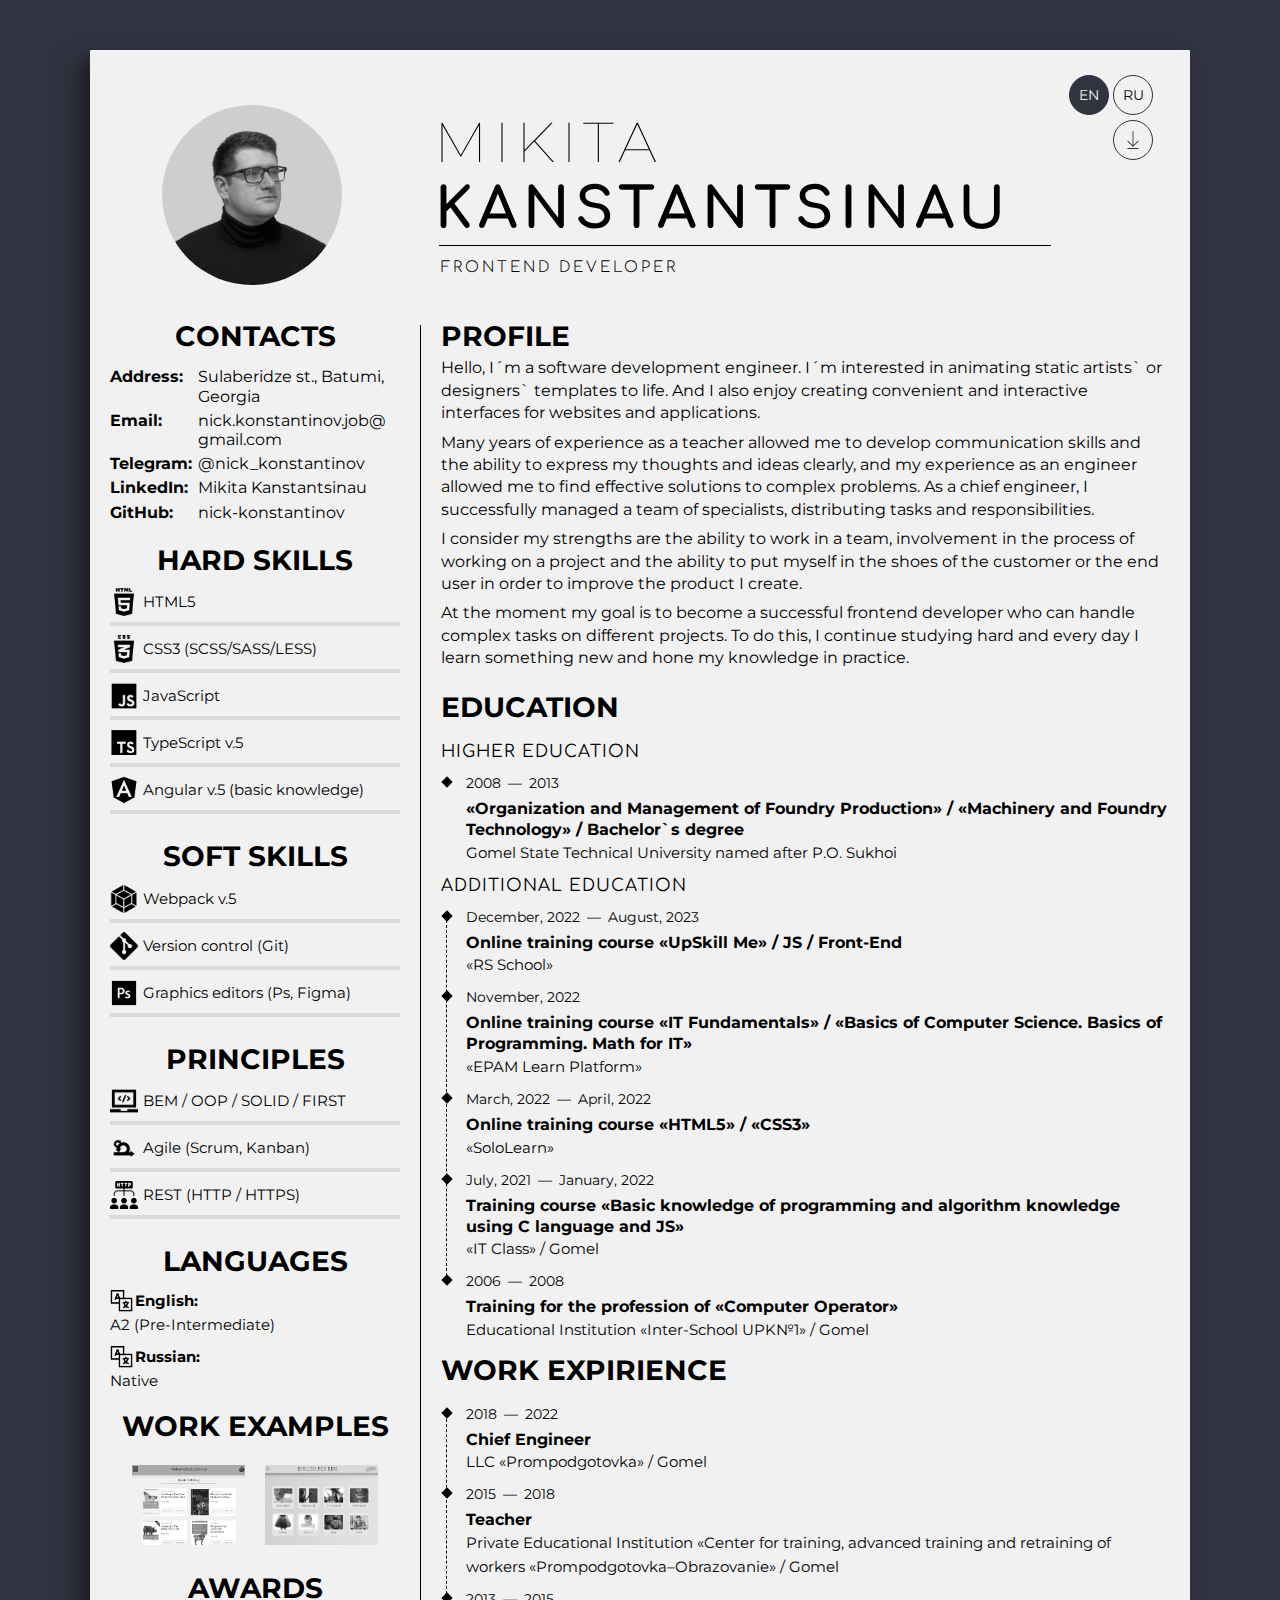
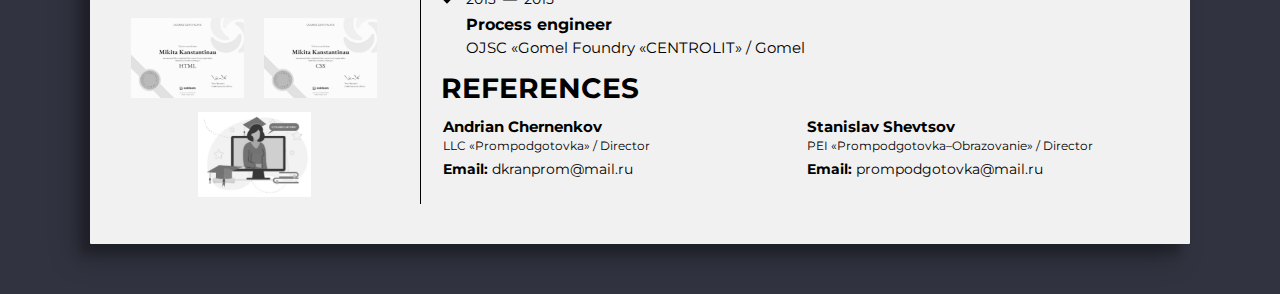
==== commit 2b53a695: "refactor: rename professional title" ====
--- a/src/index.html
+++ b/src/index.html
@@ -22,7 +22,7 @@
                     <span class="header__name--first-name" data-lang="first-name">Mikita</span>
                     <span class="header__name--last-name"  data-lang="last-name">Kanstantsinau</span>
                 </h1>
-                <h4 class="header__professional" data-lang="professional-title">Software Development Engineer</h4>
+                <h4 class="header__professional" data-lang="professional-title">Frontend Developer</h4>
             </div>
             <nav class="lang-menu">
                 <button class="lang-menu__btn" type="button" data-btn="en">En</button>
